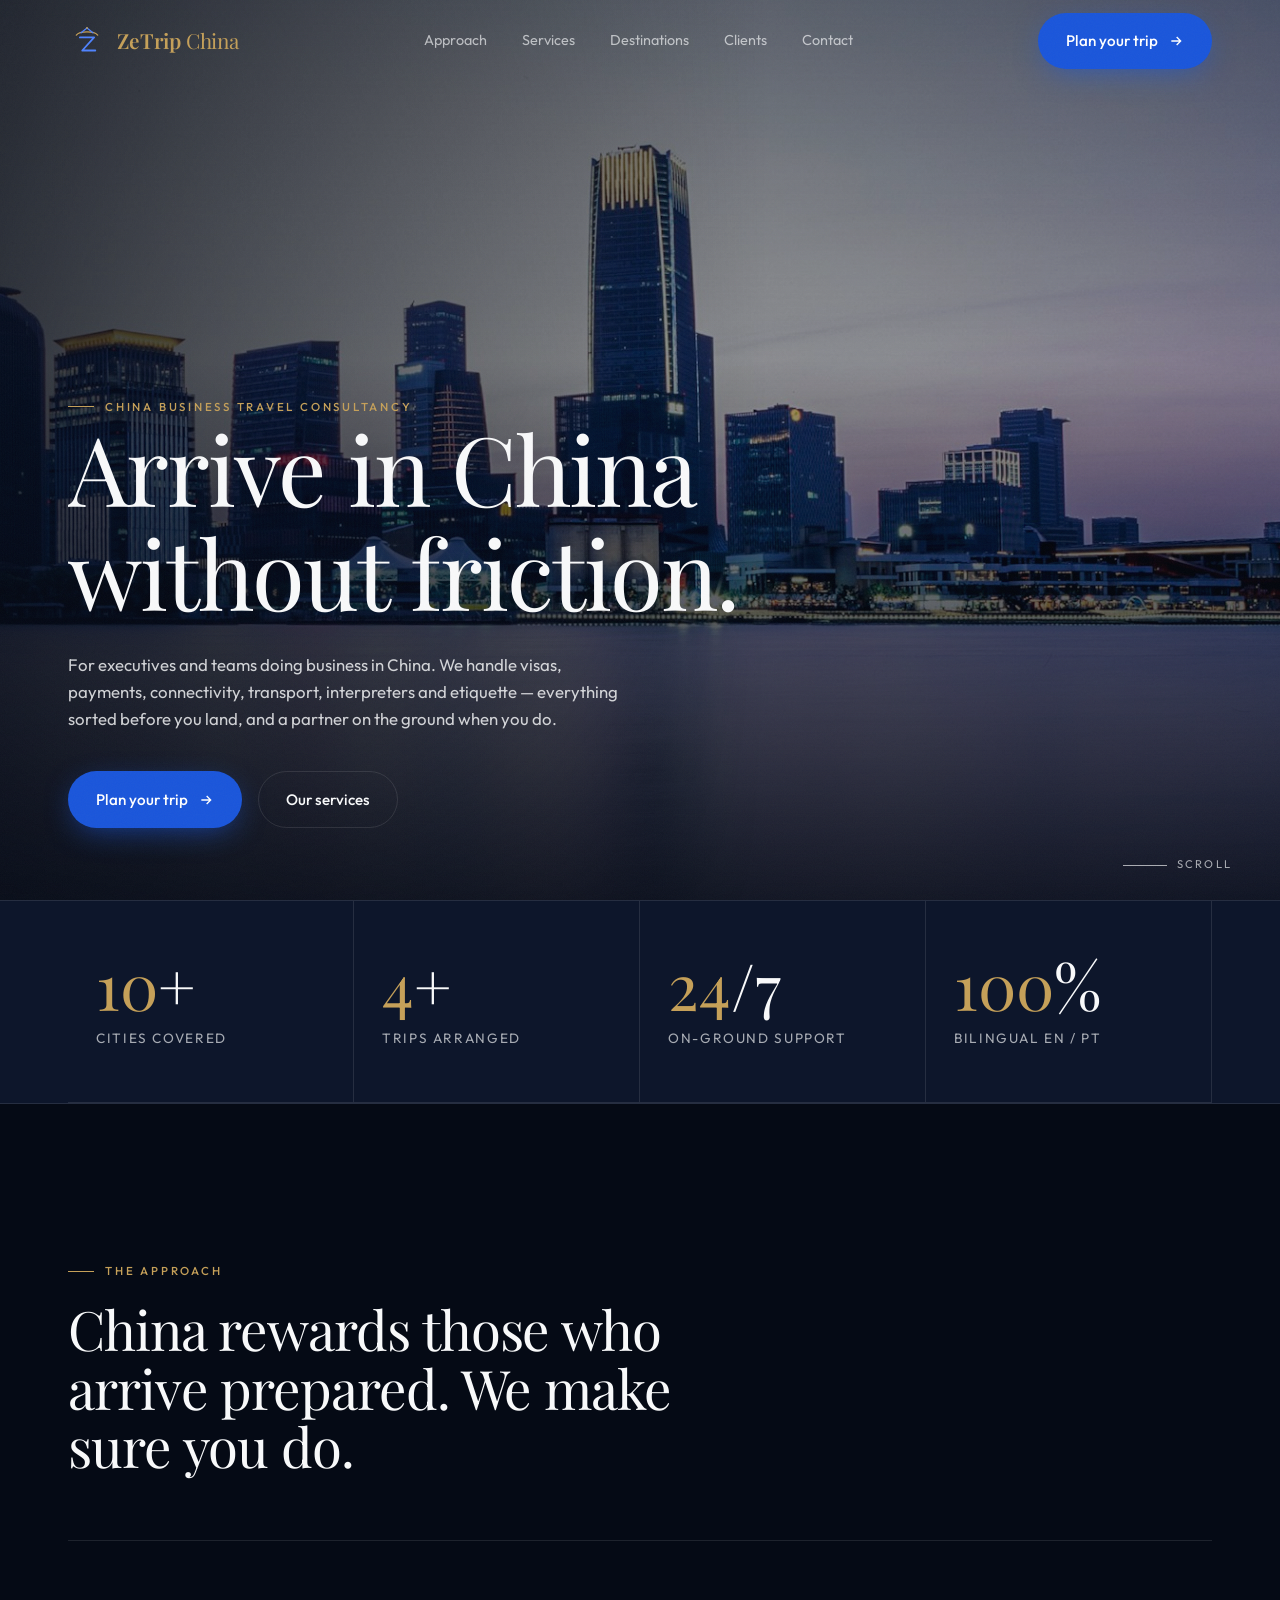
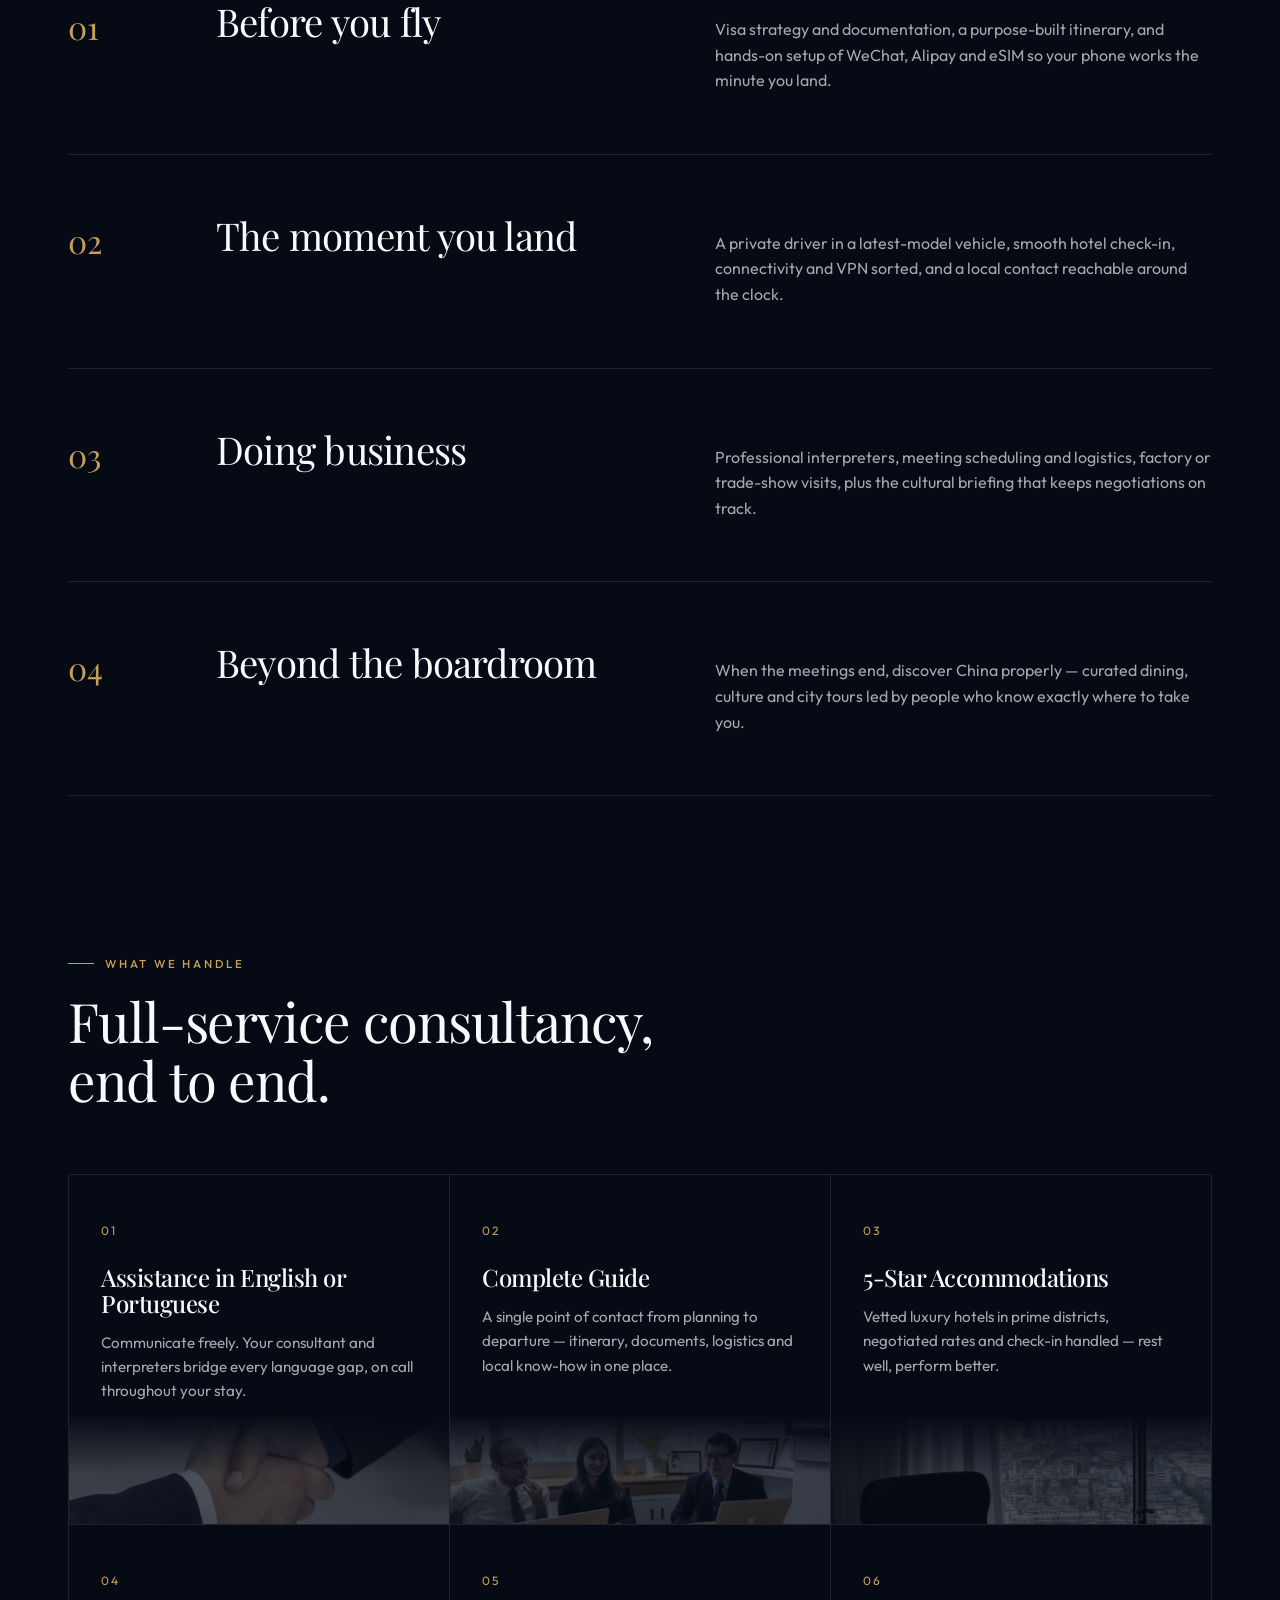
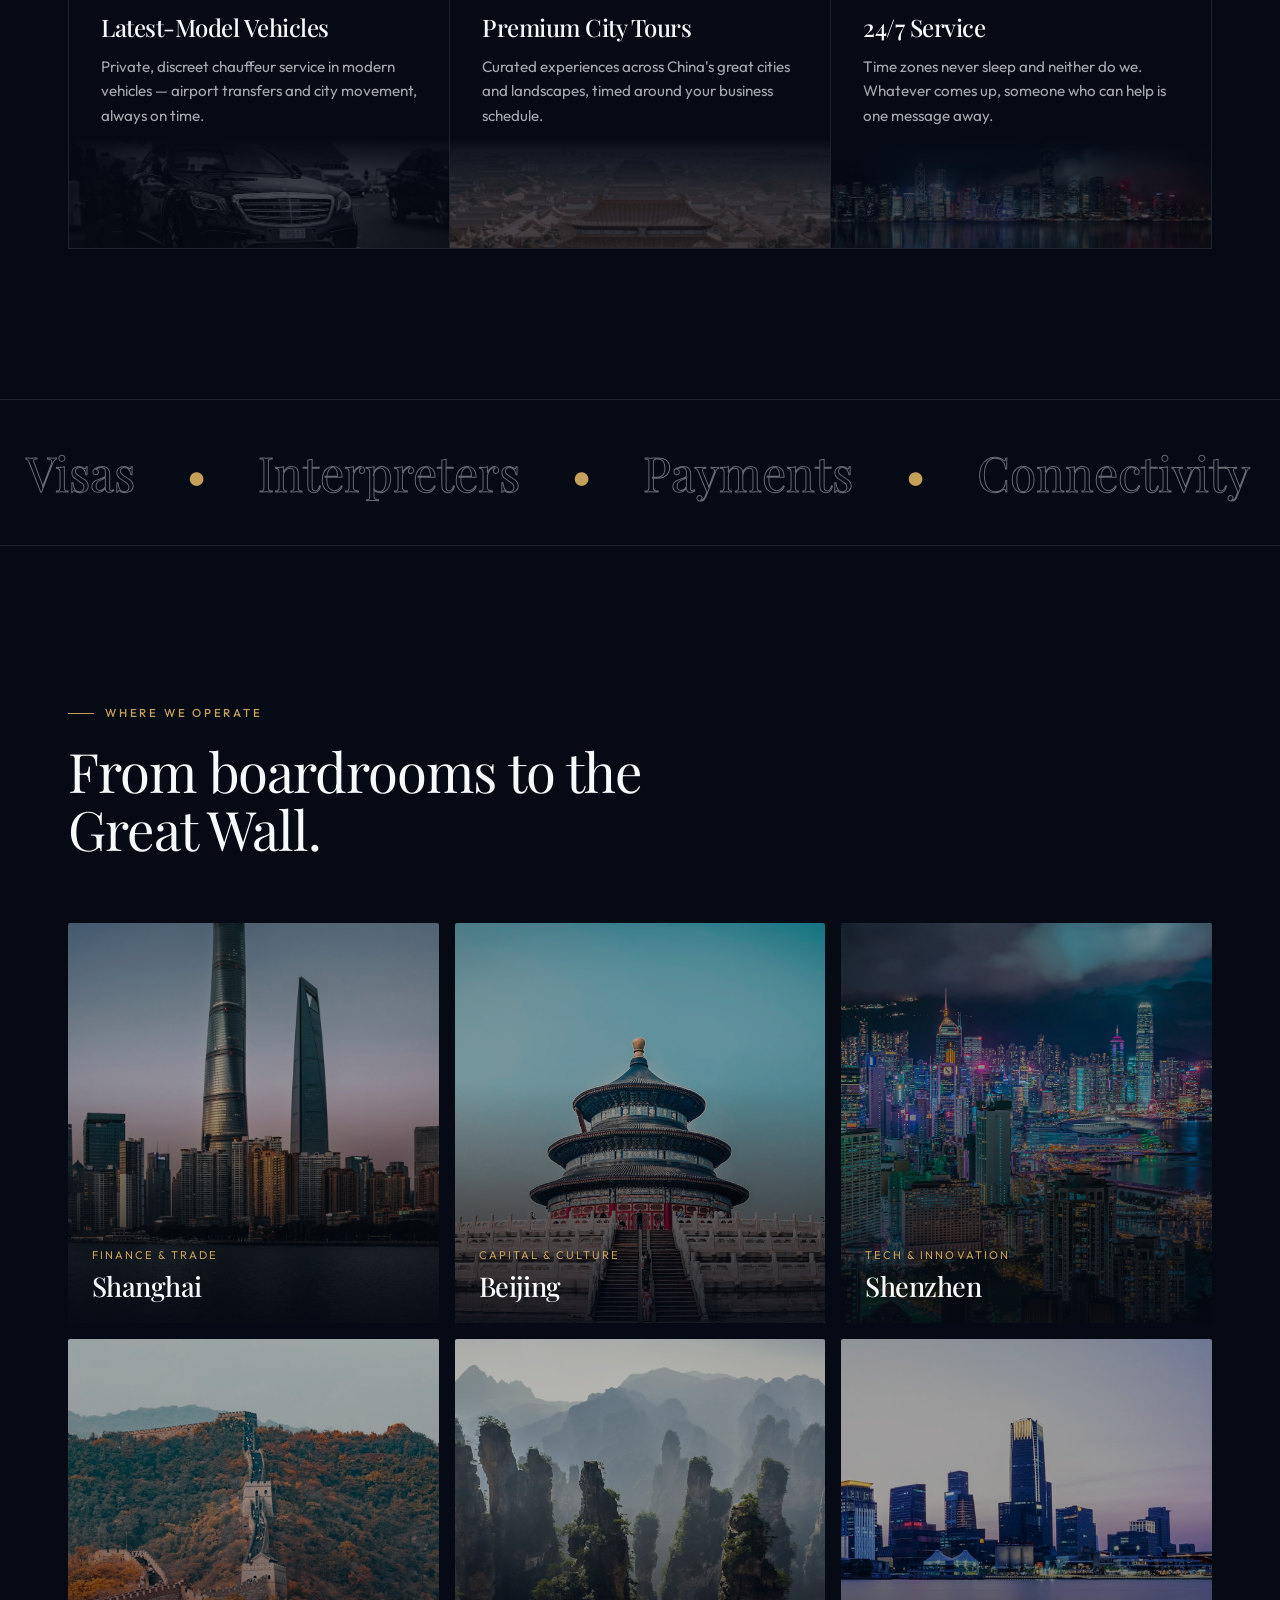
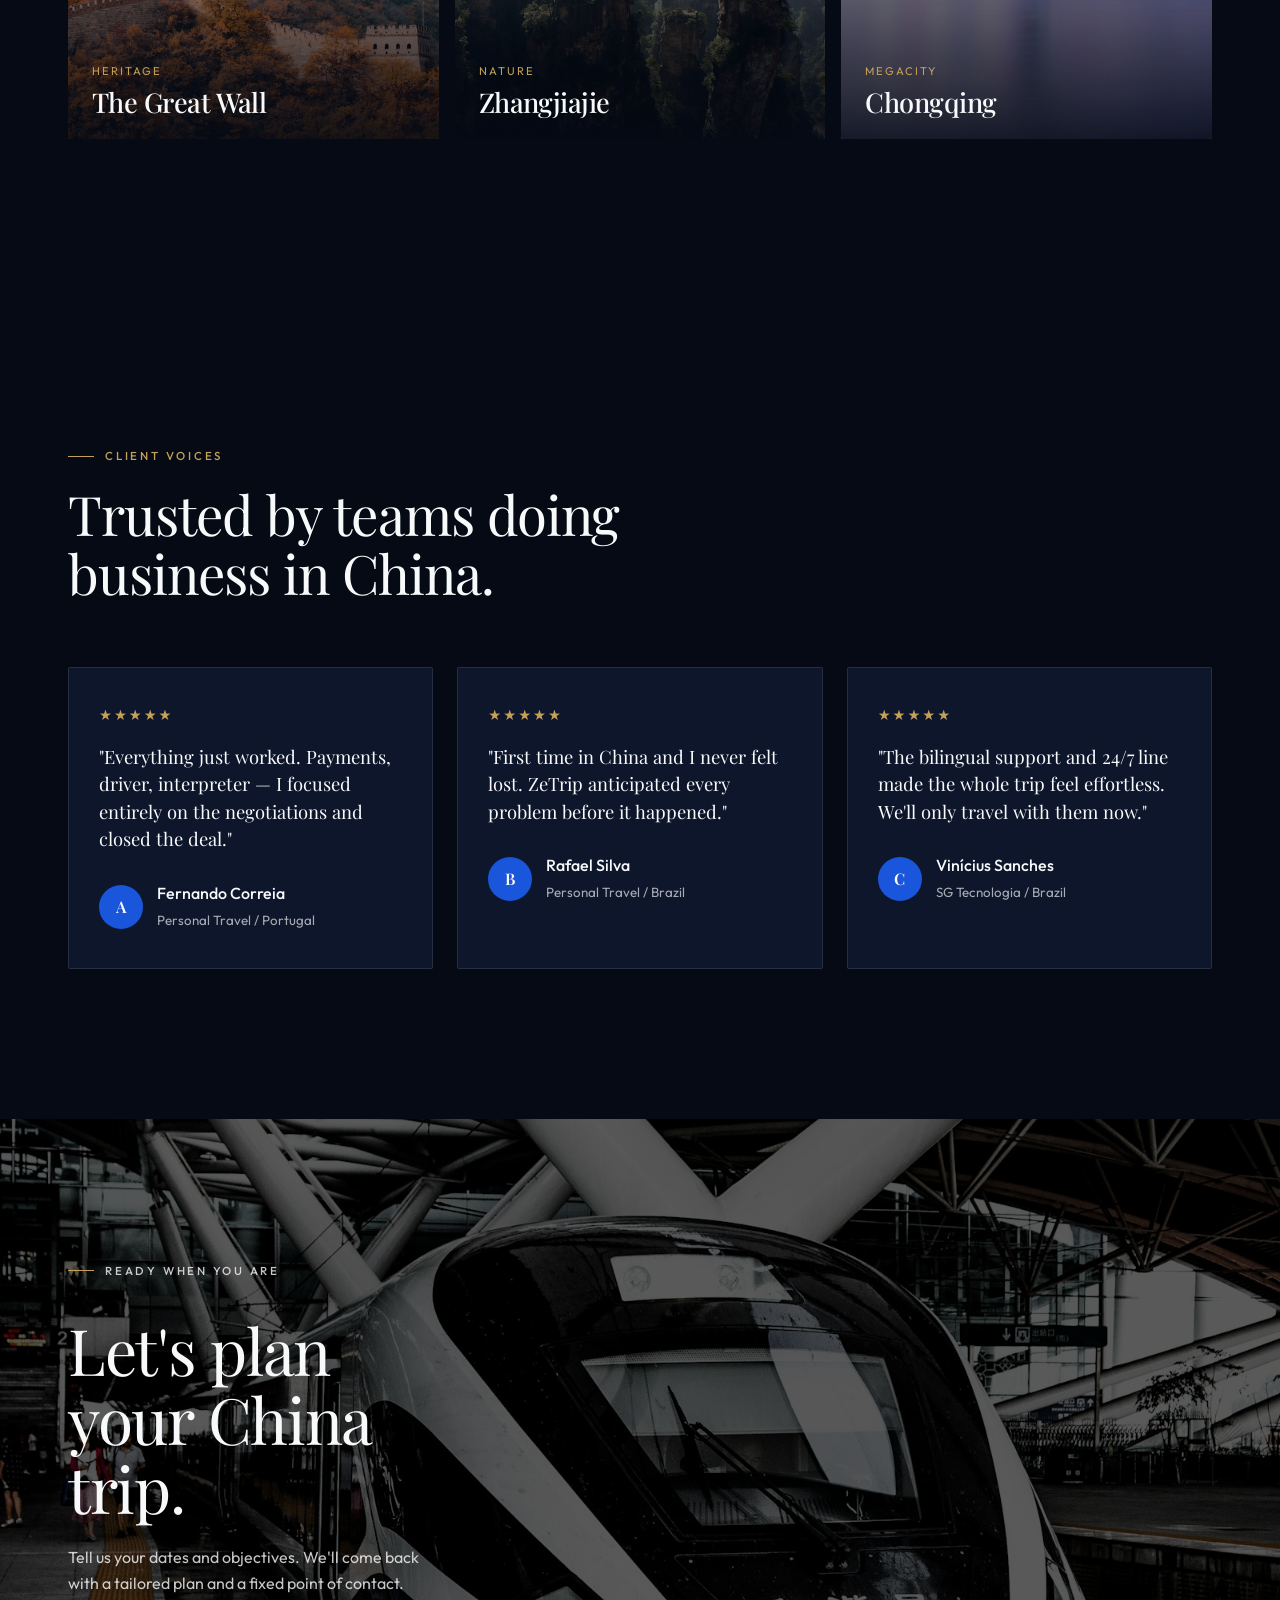
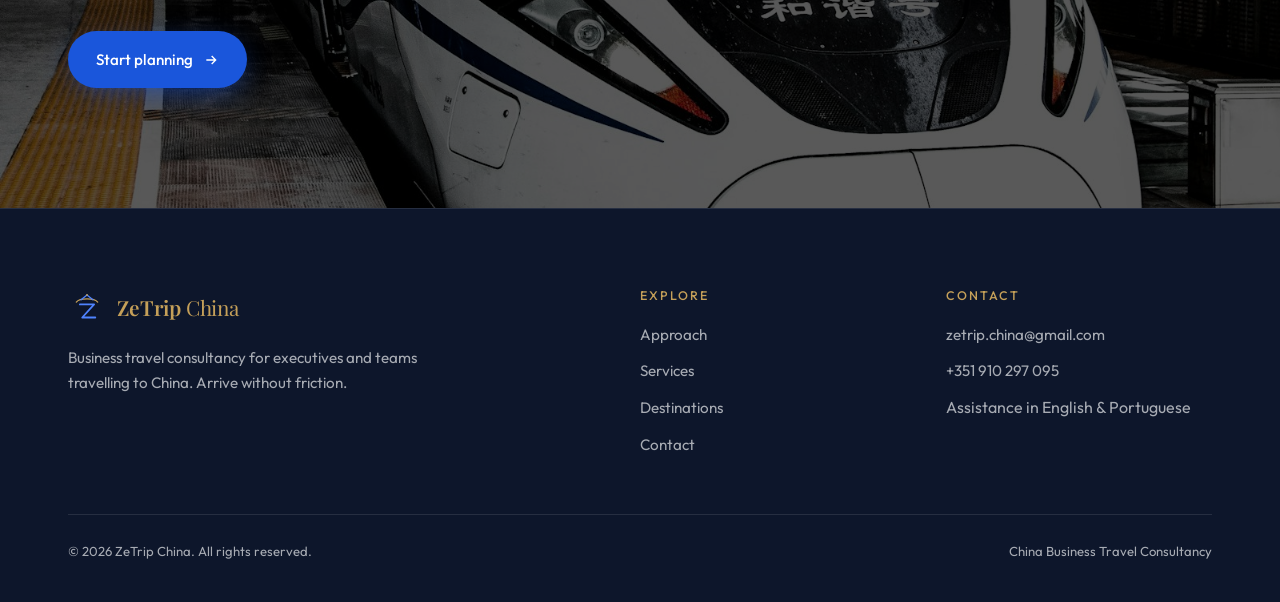
==== index.html @ a1fccb0a "feat: first commit ZeTrip" ====
<!DOCTYPE html>
<html lang="en">

<meta http-equiv="content-type" content="text/html;charset=utf-8" />
<head>
<meta charset="UTF-8">
<meta name="viewport" content="width=device-width, initial-scale=1.0">
<title>ZeTrip China — Business Travel Consultancy for China</title>
<meta name="description" content="ZeTrip is a China business-travel consultancy for executives. Visas, payments, connectivity, private transport, interpreters and 24/7 on-the-ground support — so you arrive without friction.">
<meta name="keywords" content="China business travel, China travel consultancy, business trip China, China visa assistance, interpreter China, executive travel China, WeChat Alipay setup, ZeTrip China">
<meta name="author" content="ZeTrip China">
<meta name="robots" content="index, follow">
<link rel="canonical" href="https://zetripchina.com/">
<!-- Open Graph -->
<meta property="og:type" content="website">
<meta property="og:title" content="ZeTrip China — Business Travel Consultancy for China">
<meta property="og:description" content="Your on-the-ground consultancy for executives travelling to China. Arrive without friction.">
<meta property="og:url" content="https://zetripchina.com/">
<meta property="og:image" content="https://images.unsplash.com/photo-1749200465082-58dca6484023?w=1200&amp;q=80">
<meta property="og:locale" content="en_US">
<meta name="twitter:card" content="summary_large_image">
<meta name="twitter:title" content="ZeTrip China — Business Travel Consultancy for China">
<meta name="twitter:description" content="Your on-the-ground consultancy for executives travelling to China. Arrive without friction.">
<meta name="twitter:image" content="https://images.unsplash.com/photo-1749200465082-58dca6484023?w=1200&amp;q=80">
<meta name="theme-color" content="#050A15">
<link rel="icon" href="assets/logo.svg" type="image/svg+xml">
<link rel="manifest" href="site.webmanifest">
<link rel="preconnect" href="https://fonts.googleapis.com/">
<link rel="preconnect" href="https://fonts.gstatic.com/" crossorigin>
<link href="https://fonts.googleapis.com/css2?family=Playfair+Display:ital,wght@0,400;0,500;0,600;1,400&amp;family=Outfit:wght@300;400;500;600&amp;display=swap" rel="stylesheet">
<link rel="stylesheet" href="css/styles.css">
<script type="application/ld+json">
{
  "@context":"https://schema.org",
  "@type":"TravelAgency",
  "name":"ZeTrip China",
  "description":"Business travel consultancy for executives travelling to China.",
  "url":"https://zetripchina.com",
  "email":"zetrip.china@gmail.com",
  "telephone":"+351910297095",
  "areaServed":"China",
  "knowsLanguage":["English","Portuguese"],
  "image":"https://images.unsplash.com/photo-1749200465082-58dca6484023?w=1200&q=80"
}
</script>
<script defer src="static/js/bundle.js"></script><script>
if(window.self!==window.top){
  var s=document.createElement("script");s.src="visual-edit-overlay.js";document.head.appendChild(s);
  window.tailwind=window.tailwind||{};tailwind.config={corePlugins:{preflight:false}};var t=document.createElement("script");t.src="https://cdn.tailwindcss.com/";document.head.appendChild(t);
}
</script>
</head>
<body>
<div id="root"></div>
<header class="header" id="header">
  <div class="container nav">
    <a href="index-2.html" class="brand" data-testid="brand-logo"><img src="assets/logo.svg" alt="ZeTrip China logo"><span><b>ZeTrip</b> <span>China</span></span></a>
    <nav class="nav-links">
      <a href="#about" data-testid="nav-about">Approach</a>
      <a href="#services" data-testid="nav-services">Services</a>
      <a href="#destinations" data-testid="nav-destinations">Destinations</a>
      <a href="#testimonials" data-testid="nav-testimonials">Clients</a>
      <a href="contact.html">Contact</a>
    </nav>
    <a href="contact.html" class="btn btn-primary nav-cta" data-testid="nav-contact-btn">Plan your trip
      <svg viewBox="0 0 24 24" fill="none" stroke="currentColor" stroke-width="2"><path d="M5 12h14M13 6l6 6-6 6"/></svg></a>
    <button class="burger" id="burger" aria-label="Open menu" data-testid="burger-btn"><span></span><span></span><span></span></button>
  </div>
</header>

<div class="mobile-menu" id="mobileMenu">
  <a href="#about" data-testid="m-nav-about"><span>01</span>Approach</a>
  <a href="#services" data-testid="m-nav-services"><span>02</span>Services</a>
  <a href="#destinations" data-testid="m-nav-destinations"><span>03</span>Destinations</a>
  <a href="#testimonials" data-testid="m-nav-testimonials"><span>04</span>Clients</a>
  <a href="contact.html" data-testid="m-nav-contact"><span>05</span>Contact</a>
</div>

<!-- HERO -->
<section class="hero" id="hero">
  <div class="hero-bg" id="heroBg">
    <img src="images/bg.jfif" alt="Shanghai skyline at blue hour">
  </div>
  <div class="hero-overlay"></div>
  <div class="container hero-inner">
    <p class="overline reveal" data-testid="hero-overline">China Business Travel Consultancy</p>
    <h1>
      <span class="line-mask"><span>Arrive in China</span></span>
      <span class="line-mask"><span>without friction.</span></span>
    </h1>
    <p class="lede reveal" data-testid="hero-lede">For executives and teams doing business in China. We handle visas, payments, connectivity, transport, interpreters and etiquette — everything sorted before you land, and a partner on the ground when you do.</p>
    <div class="hero-actions reveal">
      <a href="contact.html" class="btn btn-primary" data-testid="hero-cta-primary">Plan your trip
        <svg viewBox="0 0 24 24" fill="none" stroke="currentColor" stroke-width="2"><path d="M5 12h14M13 6l6 6-6 6"/></svg></a>
      <a href="#services" class="btn btn-ghost" data-testid="hero-cta-secondary">Our services</a>
    </div>
  </div>
  <div class="hero-scroll"><span class="l"></span> Scroll</div>
</section>

<!-- STATS -->
<section class="stats">
  <div class="container"><div class="stats-grid">
    <div class="stat reveal"><div class="num" data-count="15" data-suffix="+"><em>10</em>+</div><div class="lbl">Cities covered</div></div>
    <div class="stat reveal"><div class="num" data-count="200" data-suffix="+"><em>4</em>+</div><div class="lbl">Trips arranged</div></div>
    <div class="stat reveal"><div class="num" data-count="24" data-suffix="/7"><em>24</em>/7</div><div class="lbl">On-ground support</div></div>
    <div class="stat reveal"><div class="num" data-count="100" data-suffix="%"><em>100</em>%</div><div class="lbl">Bilingual EN / PT</div></div>
  </div></div>
</section>

<!-- APPROACH / MANIFESTO -->
<section class="section" id="about">
  <div class="container">
    <div class="section-head reveal">
      <p class="overline">The Approach</p>
      <h2>China rewards those who arrive prepared. We make sure you do.</h2>
    </div>
    <div class="chapter reveal">
      <div class="cnum">01</div>
      <h3>Before you fly</h3>
      <p>Visa strategy and documentation, a purpose-built itinerary, and hands-on setup of WeChat, Alipay and eSIM so your phone works the minute you land.</p>
    </div>
    <div class="chapter reveal">
      <div class="cnum">02</div>
      <h3>The moment you land</h3>
      <p>A private driver in a latest-model vehicle, smooth hotel check-in, connectivity and VPN sorted, and a local contact reachable around the clock.</p>
    </div>
    <div class="chapter reveal">
      <div class="cnum">03</div>
      <h3>Doing business</h3>
      <p>Professional interpreters, meeting scheduling and logistics, factory or trade-show visits, plus the cultural briefing that keeps negotiations on track.</p>
    </div>
    <div class="chapter reveal" style="border-bottom:1px solid var(--border)">
      <div class="cnum">04</div>
      <h3>Beyond the boardroom</h3>
      <p>When the meetings end, discover China properly — curated dining, culture and city tours led by people who know exactly where to take you.</p>
    </div>
  </div>
</section>

<!-- SERVICES -->
<section class="section" id="services" style="padding-top:0">
  <div class="container">
    <div class="section-head reveal">
      <p class="overline">What we handle</p>
      <h2>Full-service consultancy, end to end.</h2>
    </div>
  </div>
  <div class="container">
    <div class="services-grid">
      <article class="service reveal" data-testid="service-1">
        <span class="idx">01</span><h3>Assistance in English or Portuguese</h3>
        <p>Communicate freely. Your consultant and interpreters bridge every language gap, on call throughout your stay.</p>
        <div class="simg"><img src="images/3.jpg" alt="Business assistance"></div>
      </article>
      <article class="service reveal" data-testid="service-2">
        <span class="idx">02</span><h3>Complete Guide</h3>
        <p>A single point of contact from planning to departure — itinerary, documents, logistics and local know-how in one place.</p>
        <div class="simg"><img src="images/2.jfif" alt="Complete guide meeting"></div>
      </article>
      <article class="service reveal" data-testid="service-3">
        <span class="idx">03</span><h3>5-Star Accommodations</h3>
        <p>Vetted luxury hotels in prime districts, negotiated rates and check-in handled — rest well, perform better.</p>
        <div class="simg"><img src="images/1.jpg" alt="Five star hotel"></div>
      </article>
      <article class="service reveal" data-testid="service-4">
        <span class="idx">04</span><h3>Latest-Model Vehicles</h3>
        <p>Private, discreet chauffeur service in modern vehicles — airport transfers and city movement, always on time.</p>
        <div class="simg"><img src="images/6.jfif" alt="Latest model vehicle"></div>
      </article>
      <article class="service reveal" data-testid="service-5">
        <span class="idx">05</span><h3>Premium City Tours</h3>
        <p>Curated experiences across China's great cities and landscapes, timed around your business schedule.</p>
        <div class="simg"><img src="images/5.jfif" alt="Premium city tours"></div>
      </article>
      <article class="service reveal" data-testid="service-6">
        <span class="idx">06</span><h3>24/7 Service</h3>
        <p>Time zones never sleep and neither do we. Whatever comes up, someone who can help is one message away.</p>
        <div class="simg"><img src="images/4.jfif" alt="24/7 city support"></div>
      </article>
    </div>
  </div>
</section>

<!-- MARQUEE -->
<div class="marquee" aria-hidden="true">
  <div class="marquee-track">
    <span>Visas</span><span class="fill">•</span><span>Interpreters</span><span class="fill">•</span><span>Payments</span><span class="fill">•</span><span>Connectivity</span><span class="fill">•</span><span>Transport</span><span class="fill">•</span><span>Etiquette</span><span class="fill">•</span><span>24/7 Support</span><span class="fill">•</span>
    <span>Visas</span><span class="fill">•</span><span>Interpreters</span><span class="fill">•</span><span>Payments</span><span class="fill">•</span><span>Connectivity</span><span class="fill">•</span><span>Transport</span><span class="fill">•</span><span>Etiquette</span><span class="fill">•</span><span>24/7 Support</span><span class="fill">•</span>
  </div>
</div>

<!-- DESTINATIONS -->
<section class="section" id="destinations">
  <div class="container">
    <div class="section-head reveal">
      <p class="overline">Where we operate</p>
      <h2>From boardrooms to the Great Wall.</h2>
    </div>
    <div class="dest-grid">
      <a class="dest reveal" href="contact.html" data-testid="dest-shanghai"><img src="images/7.jfif" alt="Shanghai"><div class="meta"><small>Finance & Trade</small><h3>Shanghai</h3></div></a>
      <a class="dest reveal" href="contact.html" data-testid="dest-beijing"><img src="images/8.jfif" alt="Beijing"><div class="meta"><small>Capital & Culture</small><h3>Beijing</h3></div></a>
      <a class="dest reveal" href="contact.html" data-testid="dest-shenzhen"><img src="images/9.jfif" alt="Shenzhen"><div class="meta"><small>Tech & Innovation</small><h3>Shenzhen</h3></div></a>
      <a class="dest reveal" href="contact.html" data-testid="dest-greatwall"><img src="images/10.jfif" alt="Great Wall"><div class="meta"><small>Heritage</small><h3>The Great Wall</h3></div></a>
      <a class="dest reveal" href="contact.html" data-testid="dest-zhangjiajie"><img src="images/11.jfif" alt="Zhangjiajie"><div class="meta"><small>Nature</small><h3>Zhangjiajie</h3></div></a>
      <a class="dest reveal" href="contact.html" data-testid="dest-chongqing"><img src="images/12.jfif" alt="Chongqing"><div class="meta"><small>Megacity</small><h3>Chongqing</h3></div></a>
    </div>
  </div>
</section>

<!-- TESTIMONIALS -->
<section class="section" id="testimonials" style="background:var(--bg)">
  <div class="container">
    <div class="section-head reveal">
      <p class="overline">Client voices</p>
      <h2>Trusted by teams doing business in China.</h2>
    </div>
    <div class="tgrid">
      <div class="tcard reveal" data-testid="testimonial-1">
        <div class="stars">★★★★★</div>
        <p class="quote">"Everything just worked. Payments, driver, interpreter — I focused entirely on the negotiations and closed the deal."</p>
        <div class="who"><div class="av">A</div><div><b>Fernando Correia</b><small>Personal Travel / Portugal</small></div></div>
      </div>
      <div class="tcard reveal" data-testid="testimonial-2">
        <div class="stars">★★★★★</div>
        <p class="quote">"First time in China and I never felt lost. ZeTrip anticipated every problem before it happened."</p>
        <div class="who"><div class="av">B</div><div><b>Rafael Silva</b><small>Personal Travel / Brazil</small></div></div>
      </div>
      <div class="tcard reveal" data-testid="testimonial-3">
        <div class="stars">★★★★★</div>
        <p class="quote">"The bilingual support and 24/7 line made the whole trip feel effortless. We'll only travel with them now."</p>
        <div class="who"><div class="av">C</div><div><b>Vinícius Sanches</b><small>SG Tecnologia / Brazil</small></div></div>
      </div>
    </div>
    
  </div>
</section>

<!-- CTA BAND -->
<section class="ctaband">
  <div class="ctaband-bg"><img src="images/13.jfif" alt="China high-speed rail"></div>
  <div class="container"><div class="inner reveal">
    <p class="overline">Ready when you are</p>
    <h2>Let's plan your China trip.</h2>
    <p>Tell us your dates and objectives. We'll come back with a tailored plan and a fixed point of contact.</p>
    <a href="contact.html" class="btn btn-primary" data-testid="cta-band-btn">Start planning
      <svg viewBox="0 0 24 24" fill="none" stroke="currentColor" stroke-width="2"><path d="M5 12h14M13 6l6 6-6 6"/></svg></a>
  </div></div>
</section>

<footer class="footer">
  <div class="container">
    <div class="foot-grid">
      <div>
        <a href="index-2.html" class="brand"><img src="assets/logo.svg" alt="ZeTrip China logo"><span><b>ZeTrip</b> <span>China</span></span></a>
        <p class="fabout">Business travel consultancy for executives and teams travelling to China. Arrive without friction.</p>
      </div>
      <div>
        <h4>Explore</h4>
        <ul>
          <li><a href="#about">Approach</a></li>
          <li><a href="#services">Services</a></li>
          <li><a href="#destinations">Destinations</a></li>
          <li><a href="contact.html">Contact</a></li>
        </ul>
      </div>
      <div>
        <h4>Contact</h4>
        <ul>
          <li><a href="mailto:zetrip.china@gmail.com">zetrip.china@gmail.com</a></li>
          <li><a href="tel:+351910297095">+351 910 297 095</a></li>
          <li><span class="muted">Assistance in English &amp; Portuguese</span></li>
        </ul>
      </div>
    </div>
    <div class="foot-bottom">
      <span>© <span id="year"></span> ZeTrip China. All rights reserved.</span>
      <span>China Business Travel Consultancy</span>
    </div>
  </div>
</footer>

<script src="../unpkg.com/lenis%401.1.13/dist/lenis.min.js"></script>
<script src="../cdnjs.cloudflare.com/ajax/libs/gsap/3.12.5/gsap.min.js"></script>
<script src="../cdnjs.cloudflare.com/ajax/libs/gsap/3.12.5/ScrollTrigger.min.js"></script>
<script src="js/main.js"></script>

</body>

</html>
---- css/styles.css ----
/* ZeTrip China — Diplomatic Precision theme */
:root{
  --bg:#050A15;
  --surface:#0D162B;
  --surface-2:#111d38;
  --border:rgba(255,255,255,.10);
  --text:#F8F9FA;
  --muted:rgba(248,249,250,.66);
  --gold:#C5A059;
  --royal:#1A56DB;
  --royal-bright:#4F83FF;
  --maxw:1240px;
  --ease:cubic-bezier(.22,1,.36,1);
}
*{box-sizing:border-box;margin:0;padding:0}
html{-webkit-text-size-adjust:100%}
html.lenis,html.lenis body{height:auto}
.lenis.lenis-smooth{scroll-behavior:auto!important}
body{
  background:var(--bg);
  color:var(--text);
  font-family:"Outfit",system-ui,sans-serif;
  line-height:1.6;
  overflow-x:hidden;
  -webkit-font-smoothing:antialiased;
  position:relative;
}
/* grain */
body::before{
  content:"";position:fixed;inset:0;z-index:9999;pointer-events:none;opacity:.035;
  background-image:url("data:image/svg+xml,%3Csvg xmlns='http://www.w3.org/2000/svg' width='120' height='120'%3E%3Cfilter id='n'%3E%3CfeTurbulence type='fractalNoise' baseFrequency='0.9' numOctaves='3'/%3E%3C/filter%3E%3Crect width='100%25' height='100%25' filter='url(%23n)'/%3E%3C/svg%3E");
}
img{max-width:100%;display:block}
a{color:inherit;text-decoration:none}
::selection{background:var(--royal);color:#fff}
h1,h2,h3,h4{font-family:"Playfair Display",Georgia,serif;font-weight:500;letter-spacing:-.02em;line-height:1.08}
.serif{font-family:"Playfair Display",Georgia,serif}
.container{max-width:var(--maxw);margin:0 auto;padding:0 24px}
@media(min-width:768px){.container{padding:0 48px}}
.overline{font-size:.72rem;text-transform:uppercase;letter-spacing:.24em;color:var(--gold);font-weight:500;display:inline-flex;align-items:center;gap:.7rem}
.overline::before{content:"";width:26px;height:1px;background:var(--gold);display:inline-block}
.muted{color:var(--muted)}

/* buttons */
.btn{display:inline-flex;align-items:center;gap:.6rem;padding:.95rem 1.7rem;border-radius:999px;font-weight:500;font-size:.95rem;cursor:pointer;border:1px solid transparent;transition:background-color .35s var(--ease),color .35s var(--ease),border-color .35s var(--ease),transform .35s var(--ease),box-shadow .35s var(--ease)}
.btn svg{width:16px;height:16px;transition:transform .35s var(--ease)}
.btn:hover svg{transform:translateX(4px)}
.btn-primary{background:var(--royal);color:#fff;box-shadow:0 8px 30px -8px rgba(26,86,219,.7)}
.btn-primary:hover{background:var(--royal-bright);transform:translateY(-2px);box-shadow:0 14px 40px -8px rgba(79,131,255,.75)}
.btn-ghost{border-color:var(--border);color:var(--text)}
.btn-ghost:hover{border-color:var(--gold);color:var(--gold)}

/* header */
.header{position:fixed;top:0;left:0;right:0;z-index:1000;transition:background-color .4s var(--ease),backdrop-filter .4s var(--ease),border-color .4s var(--ease);border-bottom:1px solid transparent}
.header.scrolled{background:rgba(5,10,21,.72);backdrop-filter:blur(16px);border-bottom:1px solid var(--border)}
.nav{display:flex;align-items:center;justify-content:space-between;height:82px}
.brand{display:flex;align-items:center;gap:.7rem;font-family:"Playfair Display",serif;font-size:1.3rem;letter-spacing:-.01em}
.brand img{width:38px;height:38px}
.brand b{font-weight:600}.brand span{color:var(--gold)}
.nav-links{display:none;gap:2.2rem;align-items:center}
.nav-links a{font-size:.9rem;color:var(--muted);position:relative;transition:color .3s var(--ease)}
.nav-links a::after{content:"";position:absolute;left:0;bottom:-6px;width:0;height:1px;background:var(--gold);transition:width .35s var(--ease)}
.nav-links a:hover{color:var(--text)}.nav-links a:hover::after{width:100%}
.nav-cta{display:none}
@media(min-width:960px){.nav-links{display:flex}.nav-cta{display:inline-flex}}
.burger{display:flex;flex-direction:column;gap:5px;background:none;border:0;cursor:pointer;padding:8px}
.burger span{width:24px;height:2px;background:var(--text);transition:transform .3s var(--ease),opacity .3s var(--ease)}
@media(min-width:960px){.burger{display:none}}
.mobile-menu{position:fixed;inset:0;z-index:999;background:var(--bg);display:flex;flex-direction:column;justify-content:center;padding:0 32px;gap:1.2rem;transform:translateX(100%);transition:transform .5s var(--ease)}
.mobile-menu.open{transform:translateX(0)}
.mobile-menu a{font-family:"Playfair Display",serif;font-size:2rem;color:var(--text)}
.mobile-menu a span{color:var(--gold);font-size:.9rem;font-family:"Outfit";margin-right:.6rem}

/* hero */
.hero{position:relative;min-height:100svh;display:flex;align-items:flex-end;padding-bottom:8vh;overflow:hidden}
.hero-bg{position:absolute;inset:-10% 0 0 0;z-index:0;will-change:transform}
.hero-bg img{width:100%;height:120%;object-fit:cover;filter:saturate(.85) contrast(1.05)}
.hero-overlay{position:absolute;inset:0;z-index:1;background:linear-gradient(180deg,rgba(5,10,21,.55) 0%,rgba(5,10,21,.35) 40%,rgba(5,10,21,.92) 100%)}
.hero-overlay::after{content:"";position:absolute;inset:0;background:linear-gradient(90deg,rgba(5,10,21,.7),transparent 60%)}
.hero-inner{position:relative;z-index:2;width:100%}
.hero h1{font-size:clamp(2.6rem,8vw,6rem);font-weight:400;max-width:15ch}
.line-mask{overflow:hidden;display:block}
.line-mask>span{display:block;transform:translateY(110%)}
.hero .lede{max-width:52ch;margin:1.8rem 0 2.4rem;font-size:1.05rem;color:rgba(248,249,250,.82)}
.hero-actions{display:flex;flex-wrap:wrap;gap:1rem}
.hero-scroll{position:absolute;bottom:26px;right:24px;z-index:2;font-size:.7rem;letter-spacing:.2em;text-transform:uppercase;color:var(--muted);display:flex;align-items:center;gap:.6rem}
@media(min-width:768px){.hero-scroll{right:48px}}
.hero-scroll .l{width:44px;height:1px;background:var(--muted);position:relative;overflow:hidden}
.hero-scroll .l::after{content:"";position:absolute;inset:0;background:var(--gold);transform:translateX(-100%);animation:scrollline 2.2s var(--ease) infinite}
@keyframes scrollline{0%{transform:translateX(-100%)}60%,100%{transform:translateX(100%)}}

/* reveal util */
.reveal{opacity:0;transform:translateY(34px)}

/* section */
.section{padding:110px 0}
@media(min-width:768px){.section{padding:150px 0}}
.section-head{max-width:60ch;margin-bottom:64px}
.section-head h2{font-size:clamp(2rem,4.5vw,3.4rem);font-weight:400;margin-top:1.2rem}

/* stats */
.stats{border-top:1px solid var(--border);border-bottom:1px solid var(--border);background:var(--surface)}
.stats-grid{display:grid;grid-template-columns:repeat(2,1fr)}
@media(min-width:900px){.stats-grid{grid-template-columns:repeat(4,1fr)}}
.stat{padding:52px 28px;border-right:1px solid var(--border);border-bottom:1px solid var(--border)}
.stat .num{font-family:"Playfair Display",serif;font-size:clamp(2.6rem,5vw,4rem);color:var(--text);line-height:1}
.stat .num em{color:var(--gold);font-style:normal}
.stat .lbl{margin-top:.7rem;font-size:.85rem;color:var(--muted);text-transform:uppercase;letter-spacing:.12em}

/* manifesto */
.chapter{display:grid;grid-template-columns:1fr;gap:1.2rem;padding:46px 0;border-top:1px solid var(--border);align-items:start}
@media(min-width:900px){.chapter{grid-template-columns:100px 1fr 1.1fr;gap:3rem;padding:60px 0}}
.chapter .cnum{font-family:"Playfair Display",serif;font-size:2rem;color:var(--gold)}
.chapter h3{font-size:clamp(1.6rem,3vw,2.4rem);font-weight:400}
.chapter p{margin-top:1rem;color:var(--muted);max-width:46ch}

/* services bento */
.services-grid{display:grid;grid-template-columns:1fr;border-top:1px solid var(--border);border-left:1px solid var(--border)}
@media(min-width:700px){.services-grid{grid-template-columns:repeat(2,1fr)}}
@media(min-width:1040px){.services-grid{grid-template-columns:repeat(3,1fr)}}
.service{position:relative;padding:42px 32px 120px;border-right:1px solid var(--border);border-bottom:1px solid var(--border);overflow:hidden;min-height:320px;transition:background-color .5s var(--ease)}
.service .idx{font-size:.75rem;letter-spacing:.2em;color:var(--gold)}
.service h3{font-size:1.5rem;font-weight:500;margin-top:1.4rem}
.service p{margin-top:.9rem;color:var(--muted);font-size:.95rem;max-width:34ch}
.service .simg{position:absolute;inset:auto 0 0 0;height:110px;opacity:.28;filter:grayscale(.4);transition:height .55s var(--ease),opacity .55s var(--ease);-webkit-mask-image:linear-gradient(180deg,transparent,#000 55%);mask-image:linear-gradient(180deg,transparent,#000 55%)}
.service .simg img{width:100%;height:100%;object-fit:cover}
.service:hover{background:var(--surface)}
.service:hover .simg{height:180px;opacity:.5}
.service::after{content:"";position:absolute;left:0;top:0;width:100%;height:2px;background:var(--royal-bright);transform:scaleX(0);transform-origin:left;transition:transform .5s var(--ease)}
.service:hover::after{transform:scaleX(1)}

/* destinations */
.dest-grid{display:grid;grid-template-columns:1fr;gap:16px}
@media(min-width:640px){.dest-grid{grid-template-columns:repeat(2,1fr)}}
@media(min-width:1000px){.dest-grid{grid-template-columns:repeat(3,1fr)}}
.dest{position:relative;height:400px;overflow:hidden;border-radius:2px}
.dest img{width:100%;height:100%;object-fit:cover;transition:transform .7s var(--ease);filter:brightness(.72)}
.dest:hover img{transform:scale(1.07);filter:brightness(.85)}
.dest .meta{position:absolute;left:24px;bottom:22px;z-index:2}
.dest .meta small{color:var(--gold);text-transform:uppercase;letter-spacing:.18em;font-size:.7rem}
.dest .meta h3{font-size:1.7rem;font-weight:500;margin-top:.3rem}
.dest::after{content:"";position:absolute;inset:0;background:linear-gradient(180deg,transparent 40%,rgba(5,10,21,.85));z-index:1}

/* marquee */
.marquee{border-top:1px solid var(--border);border-bottom:1px solid var(--border);padding:34px 0;overflow:hidden;white-space:nowrap;background:var(--bg)}
.marquee-track{display:inline-flex;gap:0;will-change:transform;animation:marq 34s linear infinite}
.marquee span{font-family:"Playfair Display",serif;font-size:clamp(1.8rem,4vw,3rem);color:transparent;-webkit-text-stroke:1px rgba(248,249,250,.4);padding:0 1.6rem}
.marquee span.fill{color:var(--gold);-webkit-text-stroke:0}
@keyframes marq{to{transform:translateX(-50%)}}

/* testimonials */
.tgrid{display:grid;grid-template-columns:1fr;gap:24px}
@media(min-width:900px){.tgrid{grid-template-columns:repeat(3,1fr)}}
.tcard{border:1px solid var(--border);background:var(--surface);padding:36px 30px;border-radius:2px;transition:border-color .4s var(--ease),transform .4s var(--ease)}
.tcard:hover{border-color:var(--gold);transform:translateY(-4px)}
.tcard .quote{font-family:"Playfair Display",serif;font-size:1.15rem;line-height:1.5;color:var(--text)}
.tcard .who{margin-top:28px;display:flex;align-items:center;gap:14px}
.tcard .av{width:44px;height:44px;border-radius:50%;background:var(--royal);display:flex;align-items:center;justify-content:center;font-weight:600;font-family:"Playfair Display",serif;color:#fff}
.tcard .who b{display:block;font-weight:500}
.tcard .who small{color:var(--muted)}
.stars{color:var(--gold);letter-spacing:2px;margin-bottom:16px;font-size:.9rem}

/* CTA band */
.ctaband{position:relative;overflow:hidden;text-align:left;padding:120px 0}
.ctaband-bg{position:absolute;inset:0;z-index:0}
.ctaband-bg img{width:100%;height:100%;object-fit:cover;filter:brightness(.35) saturate(.8)}
.ctaband .inner{position:relative;z-index:2;max-width:34ch}
.ctaband h2{font-size:clamp(2.2rem,5vw,4rem);font-weight:400}
.ctaband p{color:rgba(248,249,250,.8);margin:1.4rem 0 2.2rem;max-width:46ch}

/* footer */
.footer{background:var(--surface);border-top:1px solid var(--border);padding:80px 0 40px}
.foot-grid{display:grid;grid-template-columns:1fr;gap:40px}
@media(min-width:800px){.foot-grid{grid-template-columns:2fr 1fr 1fr}}
.footer .brand{margin-bottom:1.2rem}
.footer .fabout{color:var(--muted);max-width:38ch;font-size:.95rem}
.footer h4{font-family:"Outfit";font-size:.78rem;letter-spacing:.16em;text-transform:uppercase;color:var(--gold);margin-bottom:1.2rem}
.footer ul{list-style:none;display:flex;flex-direction:column;gap:.7rem}
.footer ul a{color:var(--muted);font-size:.95rem;transition:color .3s var(--ease)}
.footer ul a:hover{color:var(--text)}
.foot-bottom{margin-top:56px;padding-top:26px;border-top:1px solid var(--border);display:flex;flex-wrap:wrap;gap:12px;justify-content:space-between;color:var(--muted);font-size:.82rem}

/* contact page */
.page-hero{padding:170px 0 60px}
.page-hero h1{font-size:clamp(2.4rem,6vw,4.6rem);font-weight:400;max-width:16ch}
.contact-wrap{display:grid;grid-template-columns:1fr;gap:56px;padding-bottom:150px}
@media(min-width:900px){.contact-wrap{grid-template-columns:1.1fr 1fr;gap:80px}}
.cinfo .block{padding:26px 0;border-top:1px solid var(--border)}
.cinfo .block small{color:var(--gold);text-transform:uppercase;letter-spacing:.16em;font-size:.72rem}
.cinfo .block a,.cinfo .block p{font-family:"Playfair Display",serif;font-size:1.4rem;margin-top:.5rem;display:block}
.form-row{display:grid;grid-template-columns:1fr;gap:0}
@media(min-width:600px){.form-row.two{grid-template-columns:1fr 1fr;gap:28px}}
.field{position:relative;margin-bottom:34px}
.field label{position:absolute;left:0;top:14px;color:var(--muted);pointer-events:none;transition:transform .3s var(--ease),color .3s var(--ease),font-size .3s var(--ease)}
.field input,.field textarea{width:100%;background:transparent;border:0;border-bottom:1px solid var(--border);color:var(--text);padding:14px 0;font-family:"Outfit";font-size:1rem;transition:border-color .3s var(--ease)}
.field textarea{resize:vertical;min-height:90px}
.field input:focus,.field textarea:focus{outline:none;border-color:var(--gold)}
.field input:focus~label,.field textarea:focus~label,.field input:not(:placeholder-shown)~label,.field textarea:not(:placeholder-shown)~label{transform:translateY(-26px);font-size:.72rem;color:var(--gold);text-transform:uppercase;letter-spacing:.12em}
.hp{position:absolute;left:-9999px;opacity:0}
.form-note{color:var(--muted);font-size:.82rem;margin-top:8px}
.alert{padding:16px 20px;border-radius:4px;margin-bottom:28px;font-size:.95rem}
.alert.ok{background:rgba(26,86,219,.15);border:1px solid var(--royal-bright);color:#cfe0ff}
.alert.err{background:rgba(197,80,80,.12);border:1px solid #c55;color:#f3c9c9}

/* focus a11y */
a:focus-visible,button:focus-visible,input:focus-visible,textarea:focus-visible{outline:none;box-shadow:0 0 0 2px var(--bg),0 0 0 4px var(--royal-bright)}

@media(prefers-reduced-motion:reduce){
  *{animation:none!important;transition:none!important}
  .reveal{opacity:1!important;transform:none!important}
  .line-mask>span{transform:none!important}
}
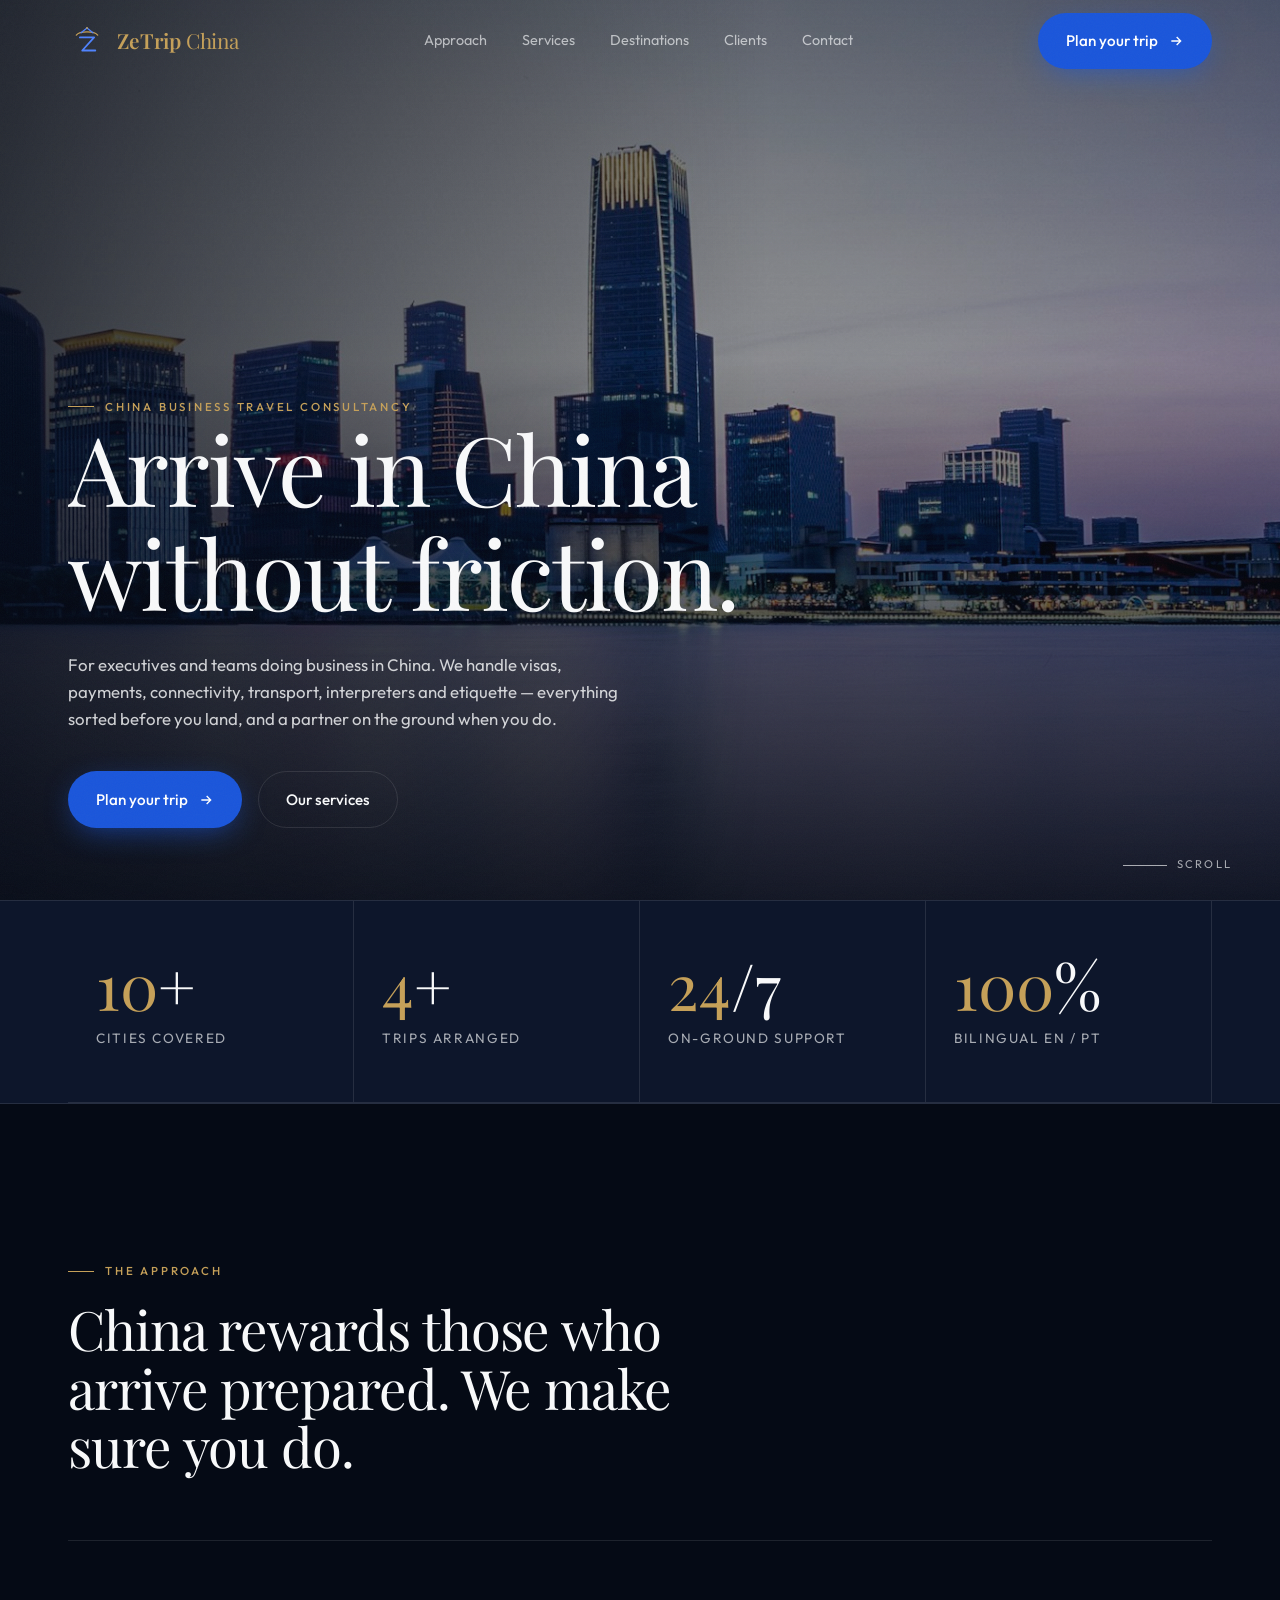
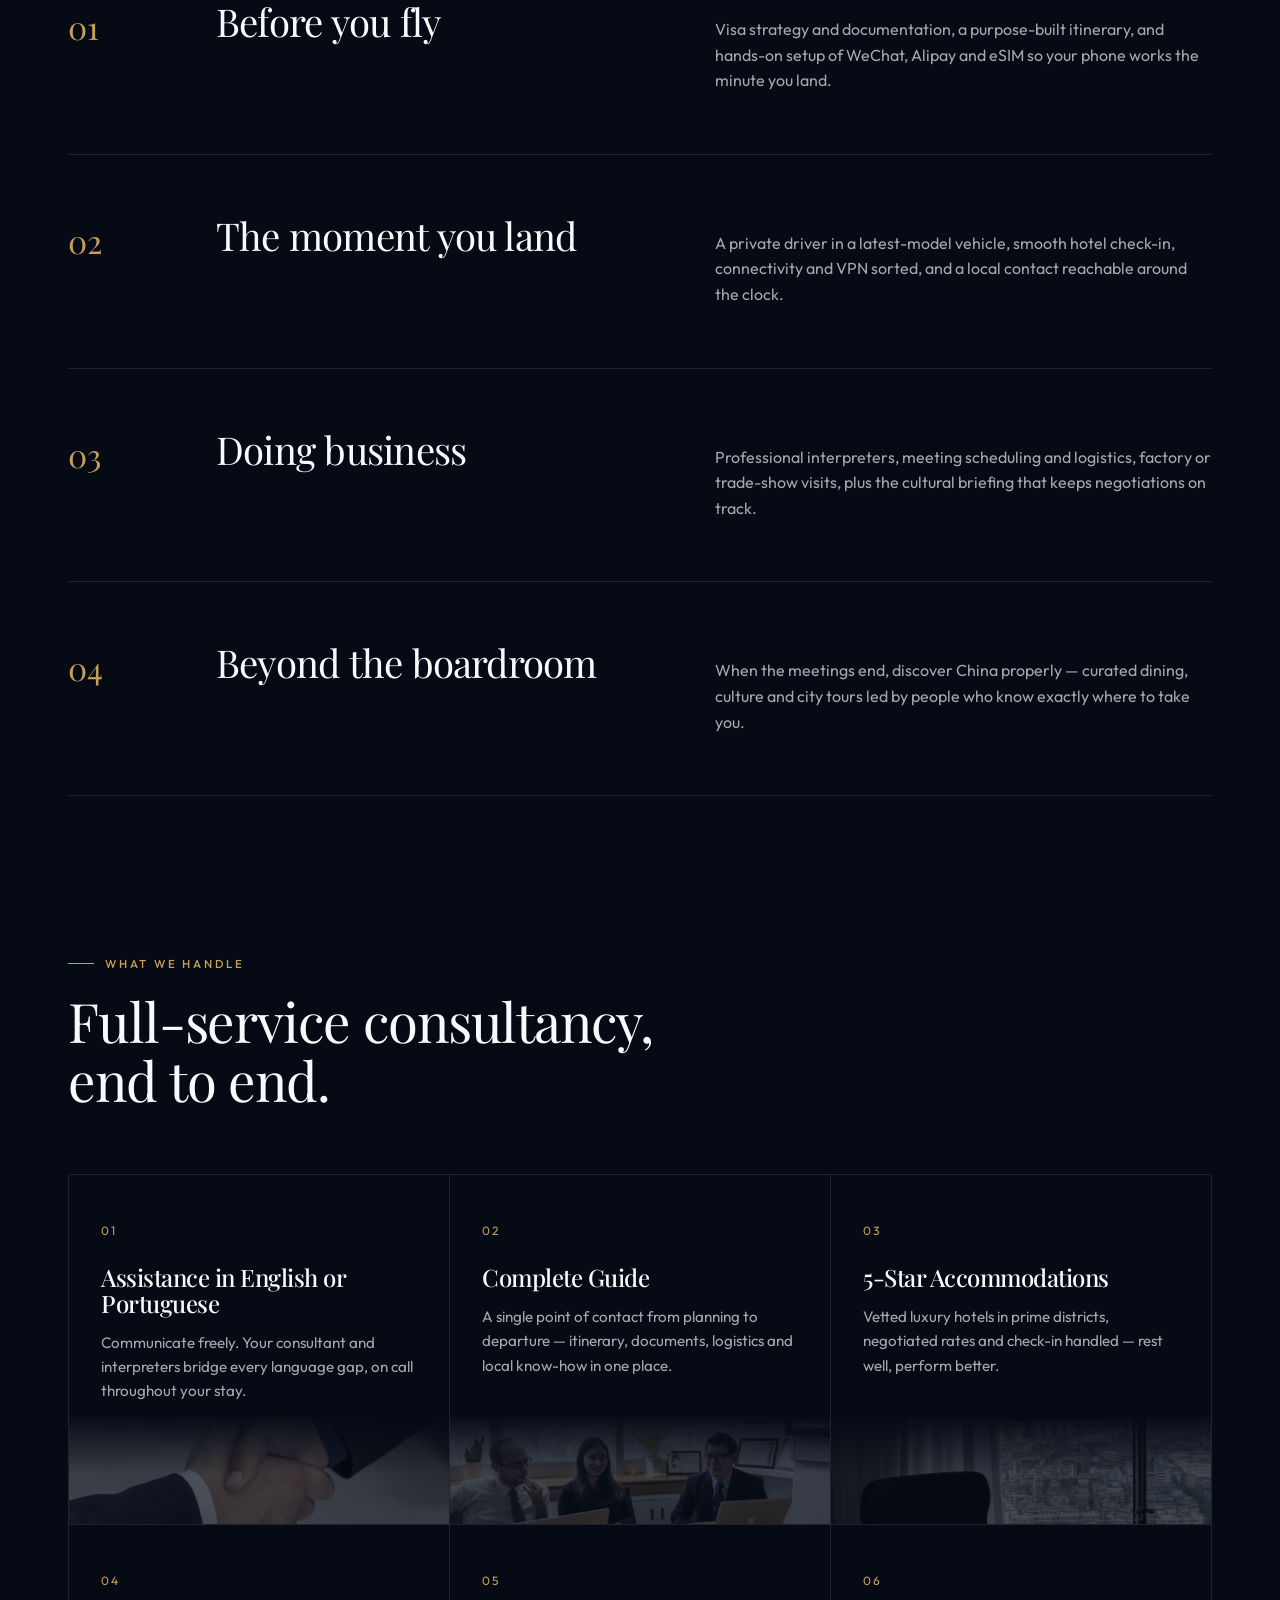
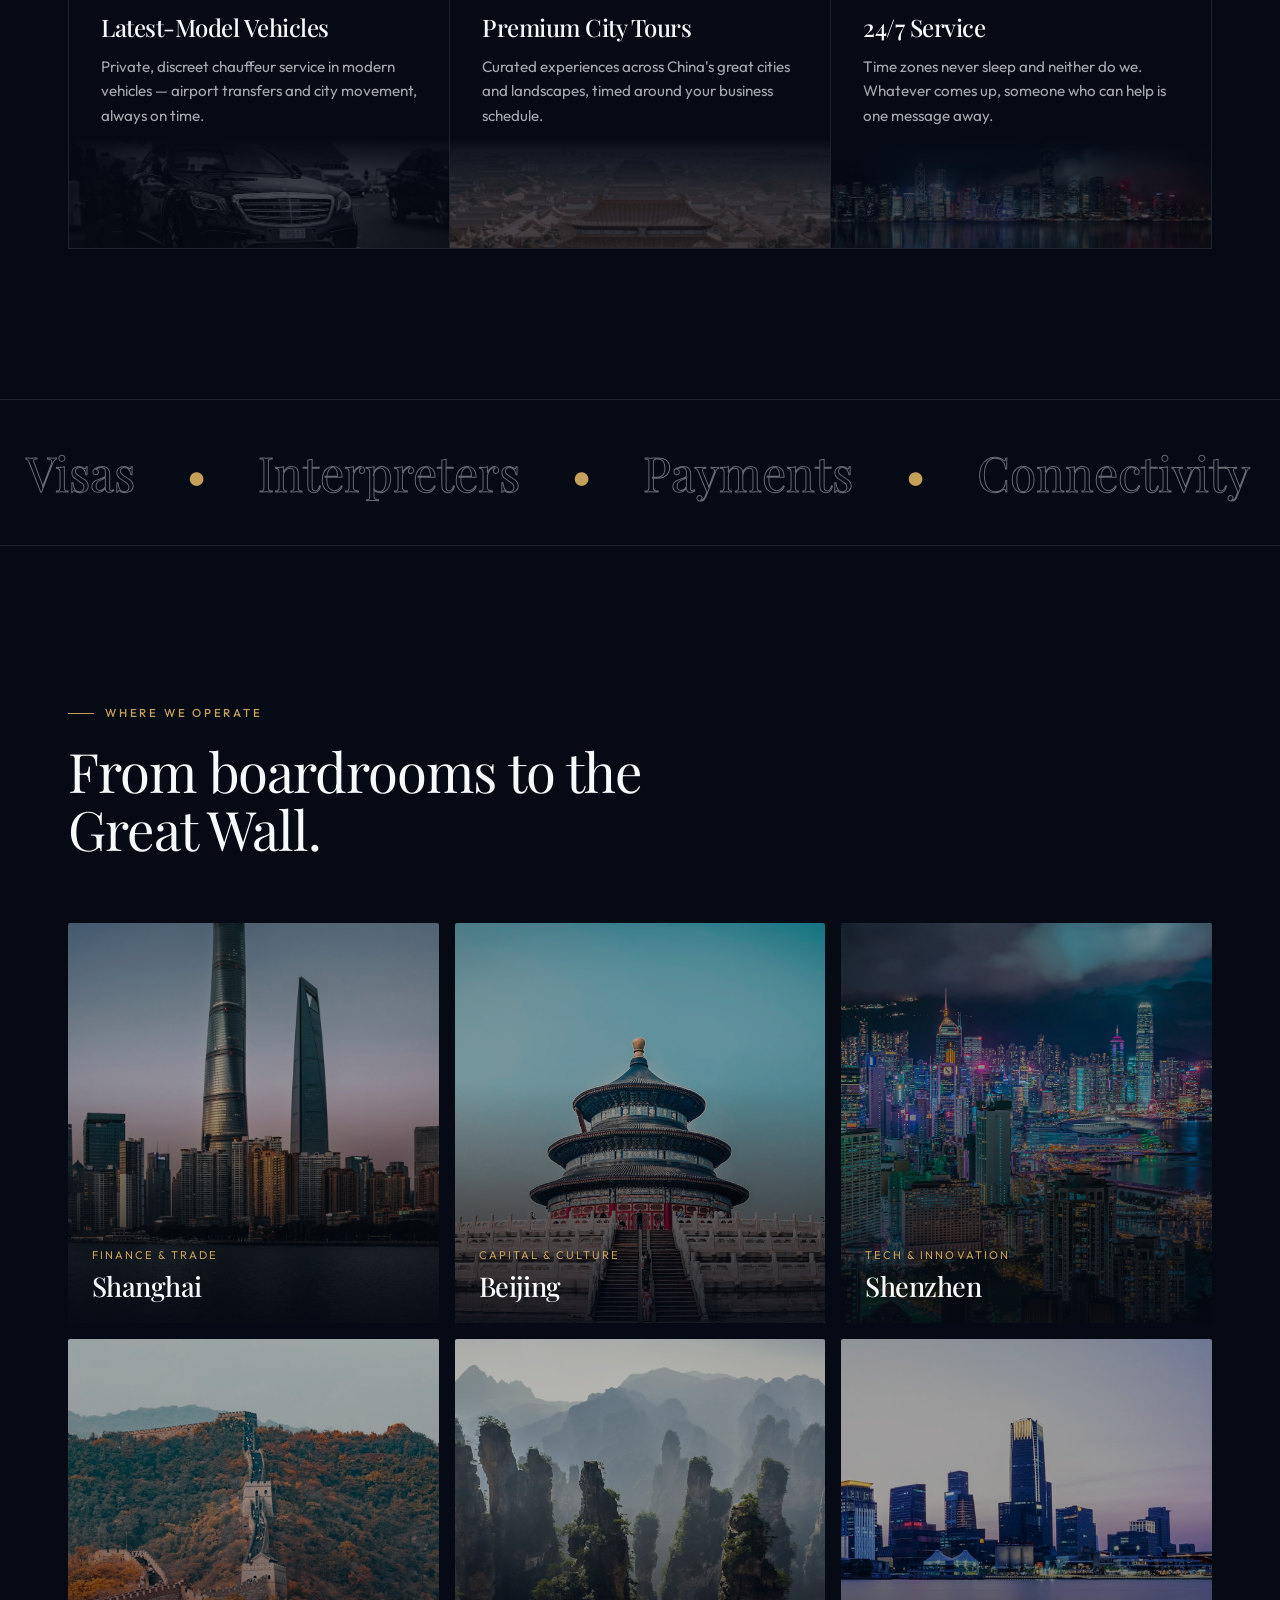
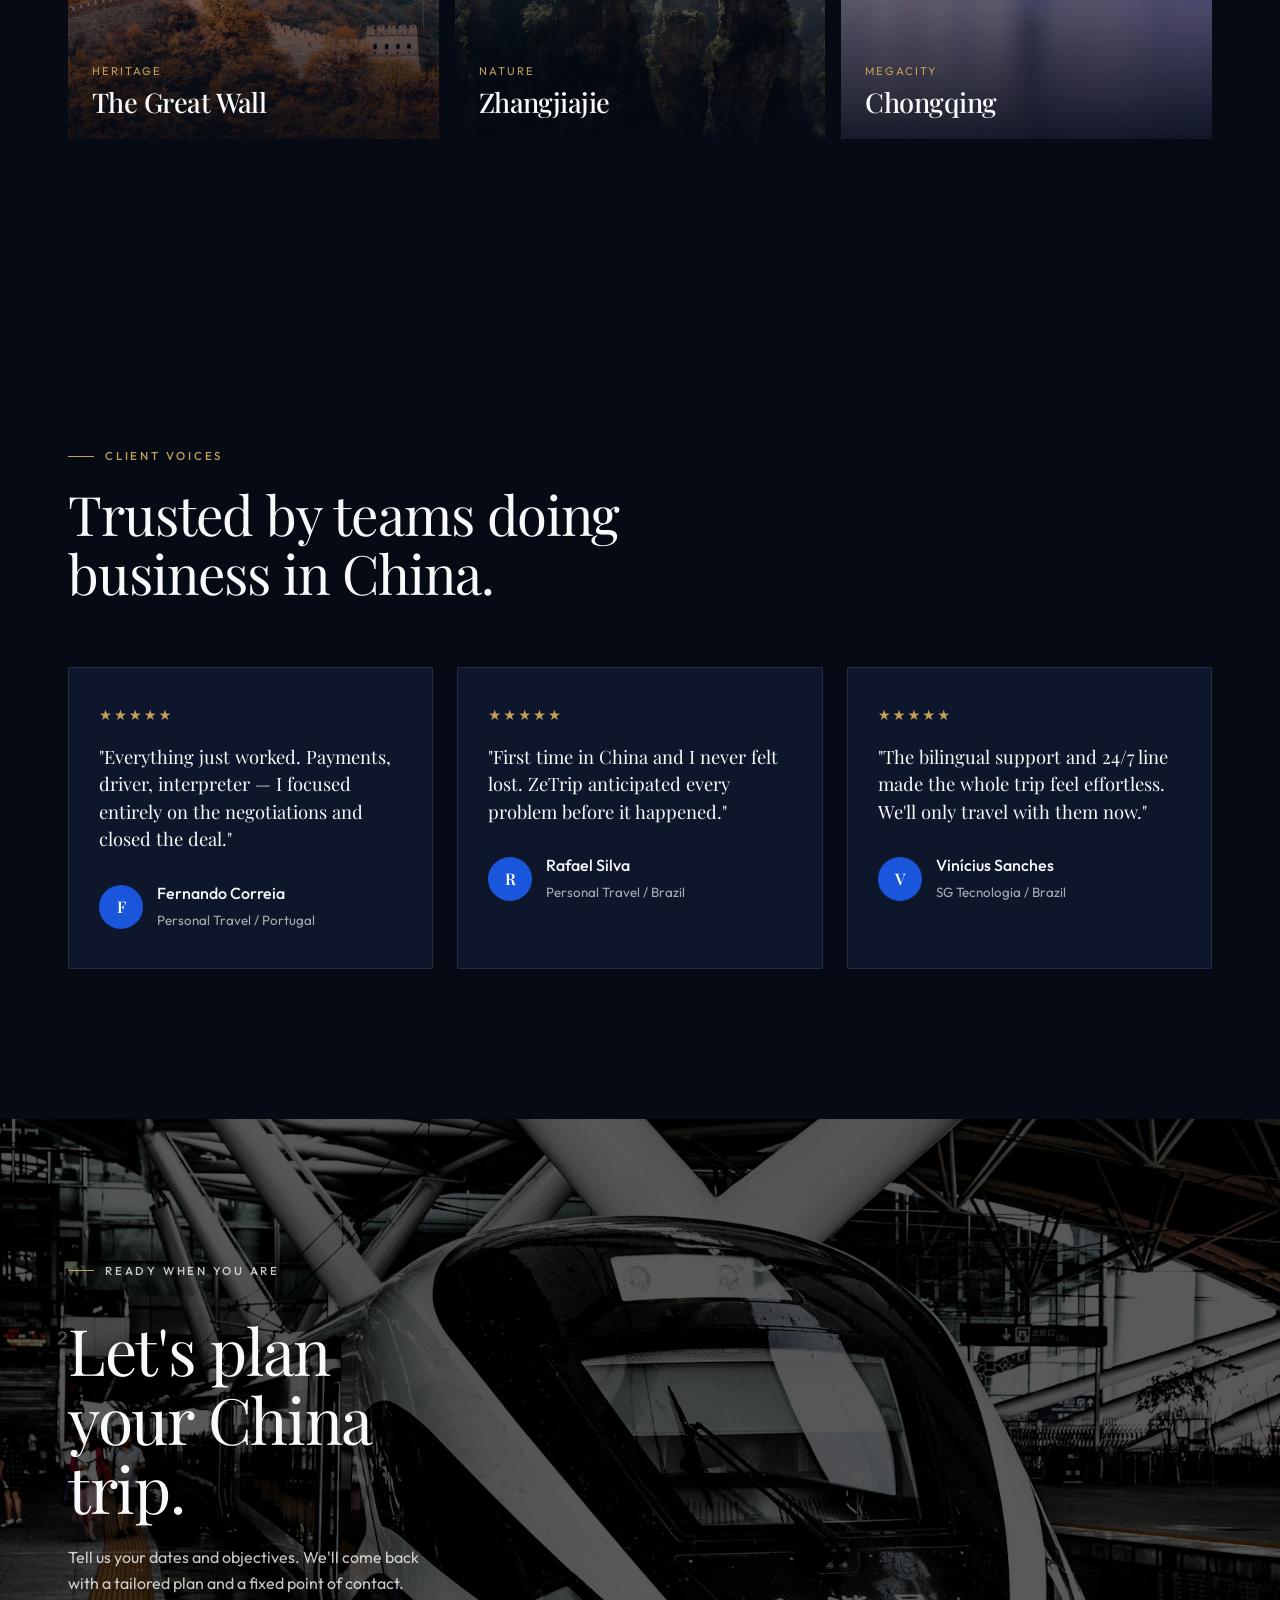
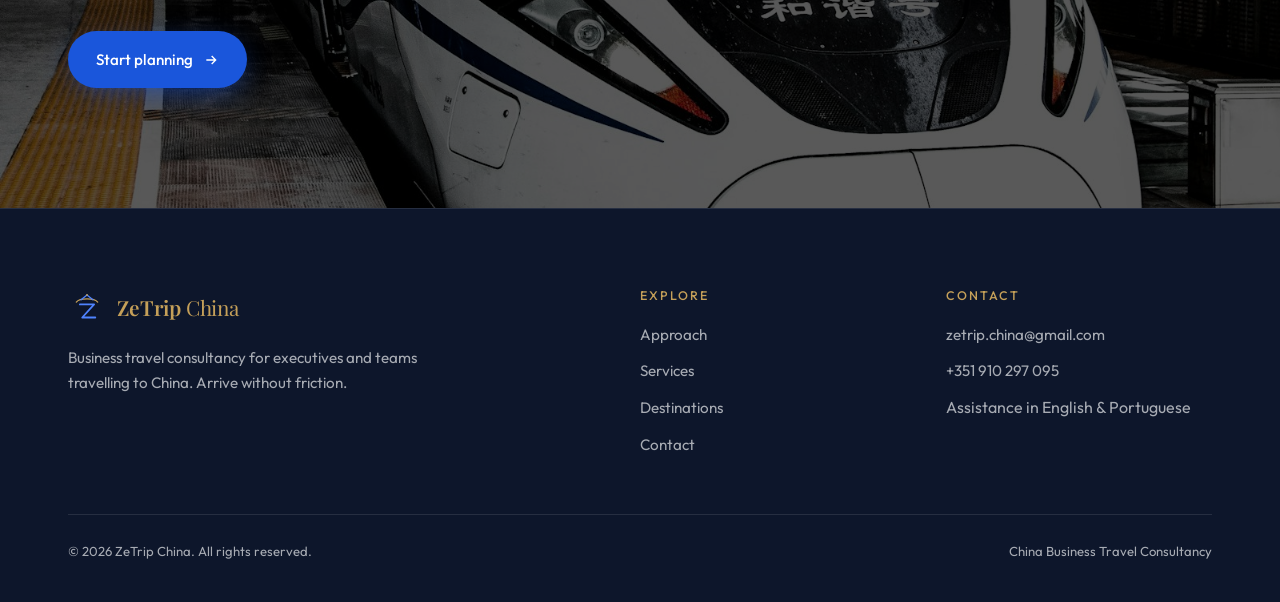
==== commit 873b46d6: "Update index.html" ====
--- a/index.html
+++ b/index.html
@@ -49,12 +49,16 @@
   window.tailwind=window.tailwind||{};tailwind.config={corePlugins:{preflight:false}};var t=document.createElement("script");t.src="https://cdn.tailwindcss.com/";document.head.appendChild(t);
 }
 </script>
+<script>
+  window.va = window.va || function () { (window.vaq = window.vaq || []).push(arguments); };
+</script>
+<script defer src="/_vercel/insights/script.js"></script>
 </head>
 <body>
 <div id="root"></div>
 <header class="header" id="header">
   <div class="container nav">
-    <a href="index-2.html" class="brand" data-testid="brand-logo"><img src="assets/logo.svg" alt="ZeTrip China logo"><span><b>ZeTrip</b> <span>China</span></span></a>
+    <a href="index.html" class="brand" data-testid="brand-logo"><img src="assets/logo.svg" alt="ZeTrip China logo"><span><b>ZeTrip</b> <span>China</span></span></a>
     <nav class="nav-links">
       <a href="#about" data-testid="nav-about">Approach</a>
       <a href="#services" data-testid="nav-services">Services</a>
@@ -219,17 +223,17 @@
       <div class="tcard reveal" data-testid="testimonial-1">
         <div class="stars">★★★★★</div>
         <p class="quote">"Everything just worked. Payments, driver, interpreter — I focused entirely on the negotiations and closed the deal."</p>
-        <div class="who"><div class="av">A</div><div><b>Fernando Correia</b><small>Personal Travel / Portugal</small></div></div>
+        <div class="who"><div class="av">F</div><div><b>Fernando Correia</b><small>Personal Travel / Portugal</small></div></div>
       </div>
       <div class="tcard reveal" data-testid="testimonial-2">
         <div class="stars">★★★★★</div>
         <p class="quote">"First time in China and I never felt lost. ZeTrip anticipated every problem before it happened."</p>
-        <div class="who"><div class="av">B</div><div><b>Rafael Silva</b><small>Personal Travel / Brazil</small></div></div>
+        <div class="who"><div class="av">R</div><div><b>Rafael Silva</b><small>Personal Travel / Brazil</small></div></div>
       </div>
       <div class="tcard reveal" data-testid="testimonial-3">
         <div class="stars">★★★★★</div>
         <p class="quote">"The bilingual support and 24/7 line made the whole trip feel effortless. We'll only travel with them now."</p>
-        <div class="who"><div class="av">C</div><div><b>Vinícius Sanches</b><small>SG Tecnologia / Brazil</small></div></div>
+        <div class="who"><div class="av">V</div><div><b>Vinícius Sanches</b><small>SG Tecnologia / Brazil</small></div></div>
       </div>
     </div>
     
